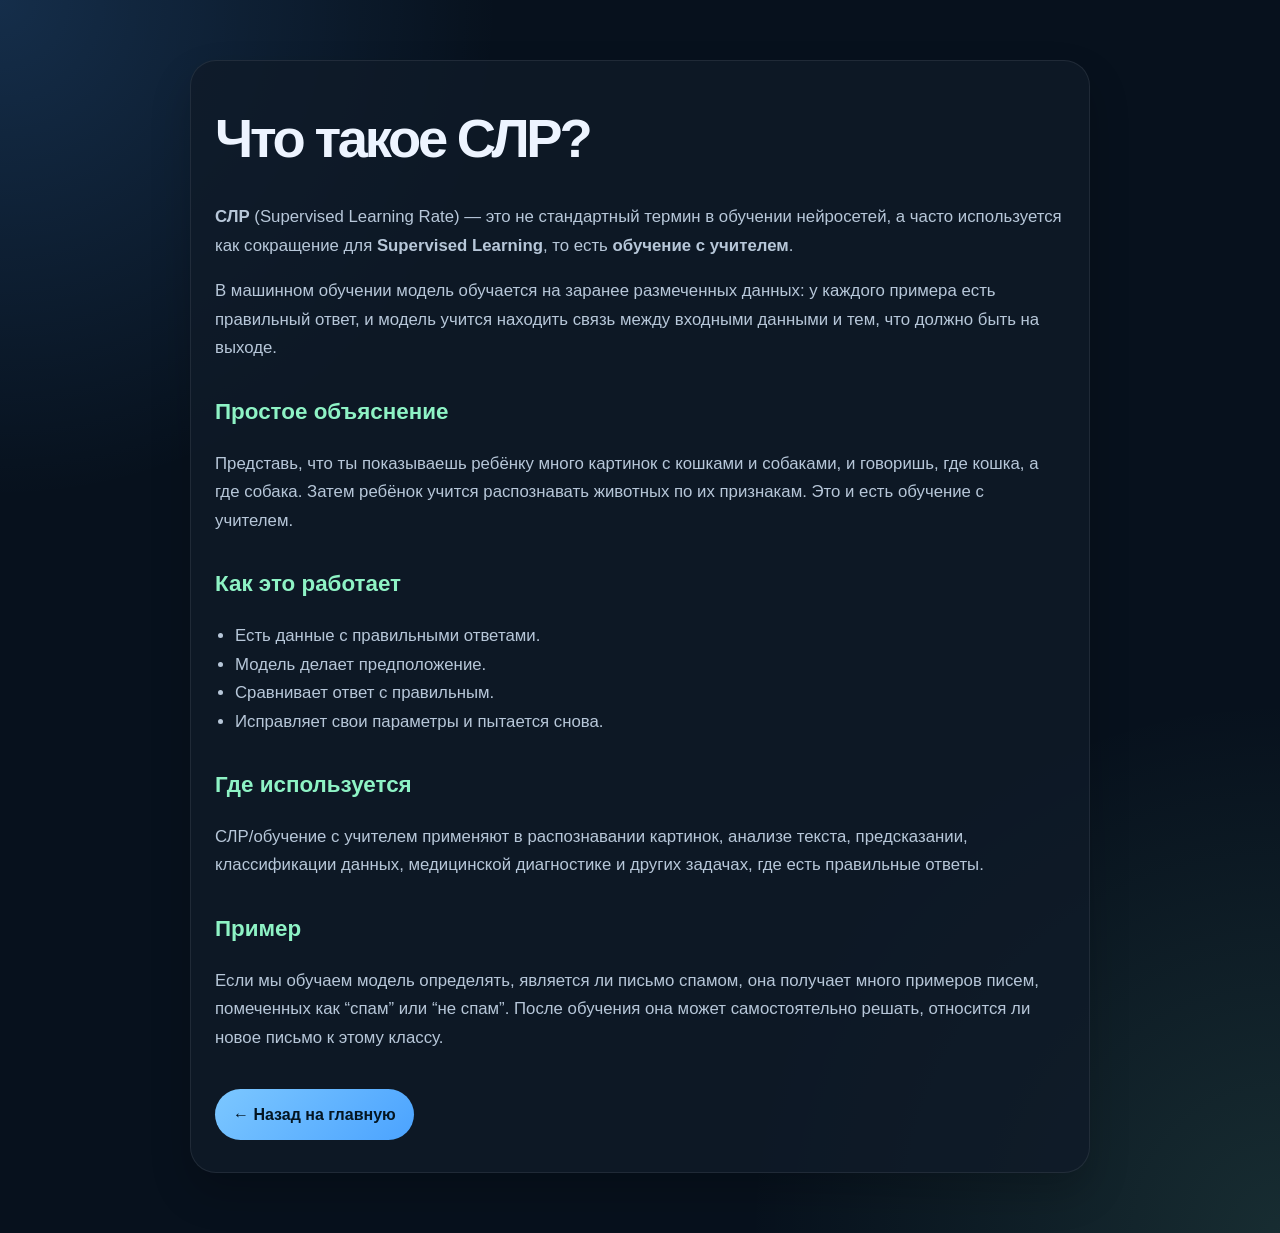
==== slr.html @ 8b5203fe "Create a dedicated page explaining what SLR is" ====
<!DOCTYPE html>
<html lang="ru">
  <head>
    <meta charset="UTF-8" />
    <meta name="viewport" content="width=device-width, initial-scale=1.0" />
    <title>Что такое СЛР?</title>
    <style>
      :root {
        --bg: #07111d;
        --panel: rgba(15, 27, 41, 0.9);
        --text: #edf4ff;
        --muted: #b7c7d9;
        --primary: #7cc7ff;
        --accent: #8ef3c5;
      }

      * { box-sizing: border-box; }

      body {
        margin: 0;
        font-family: "Inter", sans-serif;
        background: radial-gradient(circle at top left, rgba(76, 161, 255, 0.2), transparent 28%),
          radial-gradient(circle at bottom right, rgba(142, 243, 197, 0.12), transparent 30%),
          var(--bg);
        color: var(--text);
        line-height: 1.7;
      }

      .page {
        max-width: 900px;
        margin: 60px auto;
        padding: 32px 24px;
        background: rgba(15, 27, 41, 0.8);
        border: 1px solid rgba(255,255,255,0.08);
        border-radius: 26px;
        box-shadow: 0 20px 40px rgba(0,0,0,0.2);
      }

      h1 {
        margin: 0 0 18px;
        font-size: clamp(2.2rem, 5vw, 3.4rem);
        letter-spacing: -0.06em;
      }

      h2 {
        margin-top: 30px;
        font-size: 1.4rem;
        color: var(--accent);
      }

      p, li {
        color: var(--muted);
        font-size: 1.05rem;
      }

      ul {
        padding-left: 20px;
      }

      .back {
        display: inline-block;
        margin-top: 20px;
        padding: 12px 18px;
        border-radius: 999px;
        background: linear-gradient(135deg, var(--primary), #4ba3ff);
        color: #041521;
        font-weight: 700;
        text-decoration: none;
      }
    </style>
  </head>
  <body>
    <main class="page">
      <h1>Что такое СЛР?</h1>

      <p>
        <strong>СЛР</strong> (Supervised Learning Rate) — это не стандартный термин в обучении нейросетей,
        а часто используется как сокращение для <strong>Supervised Learning</strong>, то есть
        <strong>обучение с учителем</strong>.
      </p>

      <p>
        В машинном обучении модель обучается на заранее размеченных данных: у каждого примера есть
        правильный ответ, и модель учится находить связь между входными данными и тем, что должно быть на выходе.
      </p>

      <h2>Простое объяснение</h2>
      <p>
        Представь, что ты показываешь ребёнку много картинок с кошками и собаками, и говоришь,
        где кошка, а где собака. Затем ребёнок учится распознавать животных по их признакам.
        Это и есть обучение с учителем.
      </p>

      <h2>Как это работает</h2>
      <ul>
        <li>Есть данные с правильными ответами.</li>
        <li>Модель делает предположение.</li>
        <li>Сравнивает ответ с правильным.</li>
        <li>Исправляет свои параметры и пытается снова.</li>
      </ul>

      <h2>Где используется</h2>
      <p>
        СЛР/обучение с учителем применяют в распознавании картинок, анализе текста, предсказании,
        классификации данных, медицинской диагностике и других задачах, где есть правильные ответы.
      </p>

      <h2>Пример</h2>
      <p>
        Если мы обучаем модель определять, является ли письмо спамом, она получает много примеров писем,
        помеченных как “спам” или “не спам”. После обучения она может самостоятельно решать,
        относится ли новое письмо к этому классу.
      </p>

      <a class="back" href="index.html">← Назад на главную</a>
    </main>
  </body>
</html>
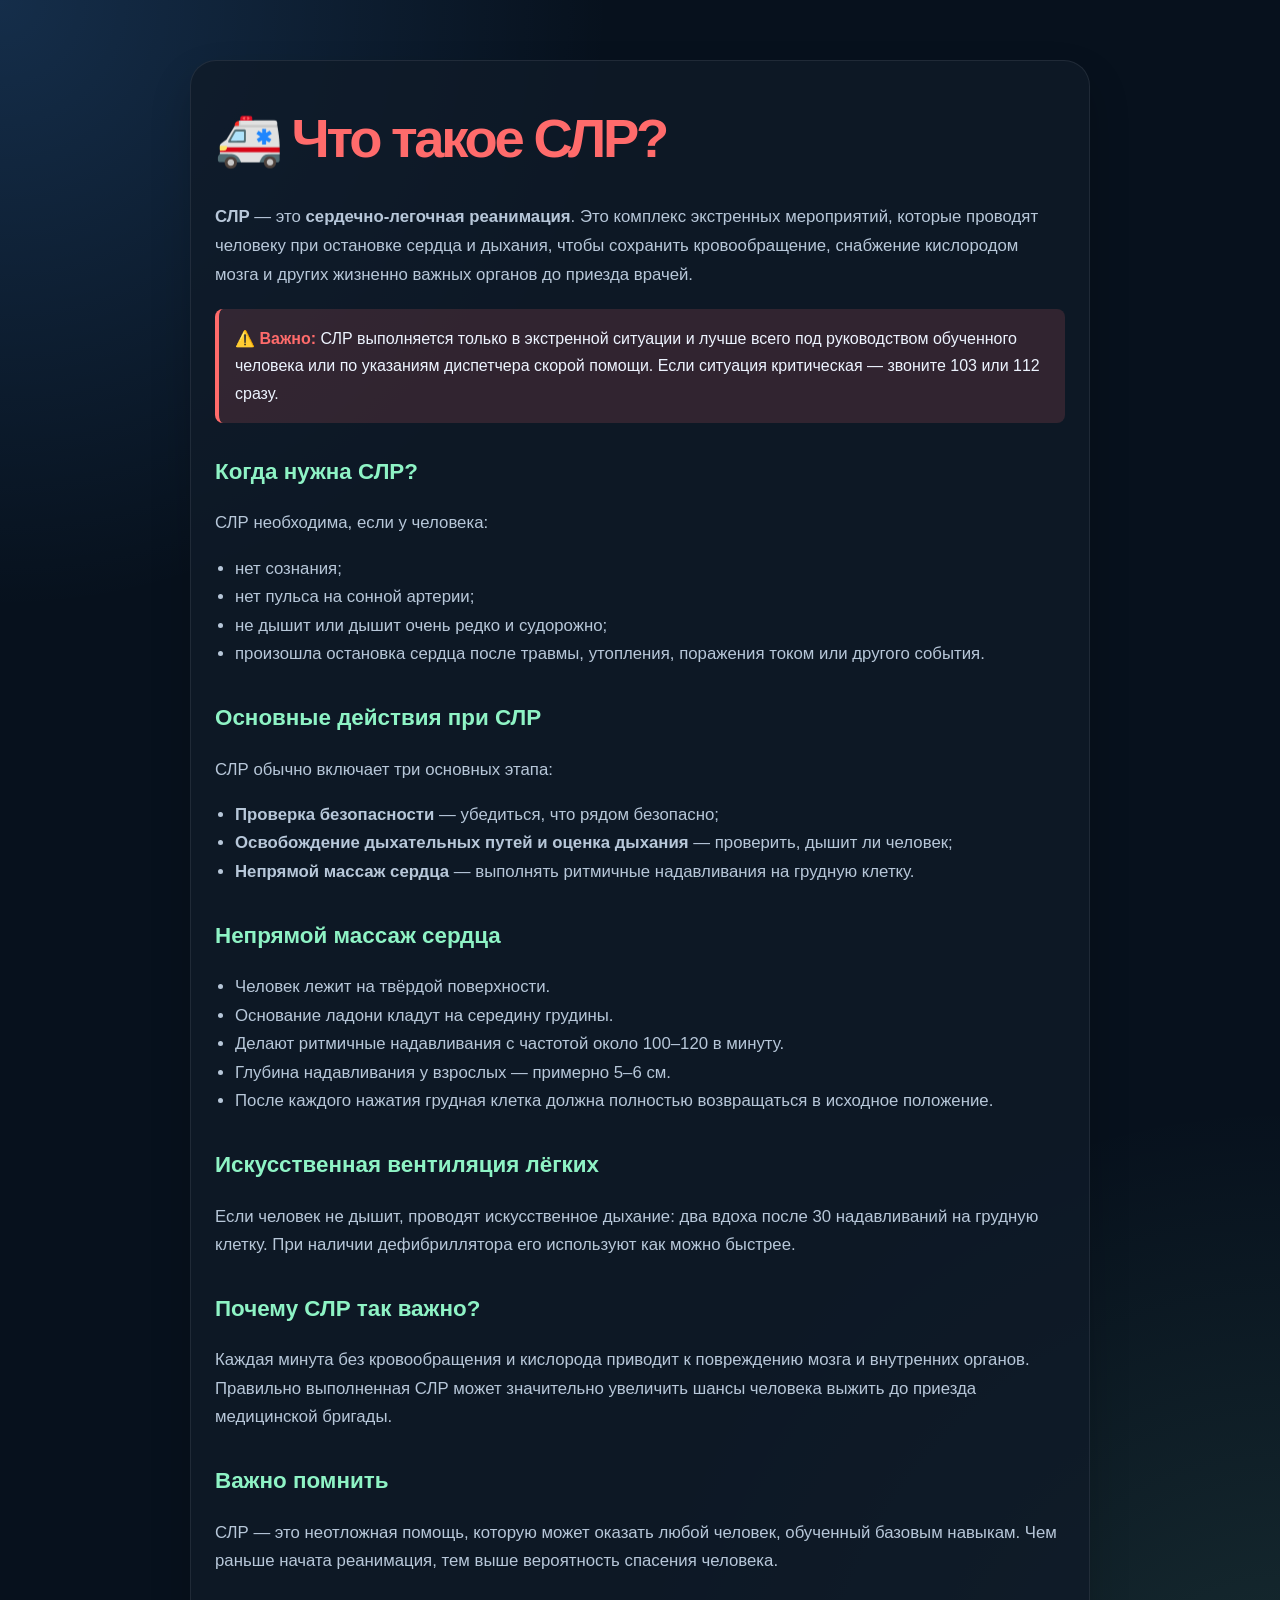
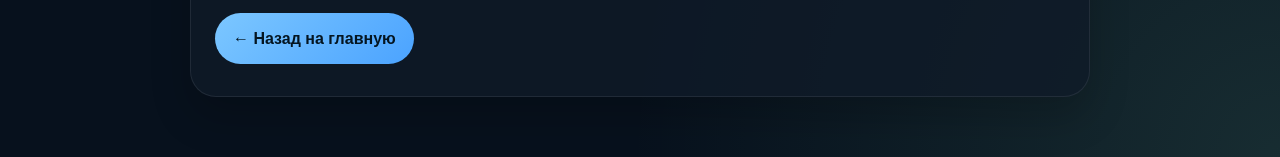
==== commit 6b15e7d6: "Correct SLR page content to explain cardiopulmonary resuscitation and fix branding" ====
--- a/slr.html
+++ b/slr.html
@@ -3,7 +3,7 @@
   <head>
     <meta charset="UTF-8" />
     <meta name="viewport" content="width=device-width, initial-scale=1.0" />
-    <title>Что такое СЛР?</title>
+    <title>Что такое СЛР? - Сердечно-легочная реанимация</title>
     <style>
       :root {
         --bg: #07111d;
@@ -40,6 +40,7 @@
         margin: 0 0 18px;
         font-size: clamp(2.2rem, 5vw, 3.4rem);
         letter-spacing: -0.06em;
+        color: #ff6b6b;
       }
 
       h2 {
@@ -57,6 +58,18 @@
         padding-left: 20px;
       }
 
+      .warning {
+        background: rgba(255, 107, 107, 0.15);
+        border-left: 4px solid #ff6b6b;
+        padding: 16px;
+        margin: 20px 0;
+        border-radius: 8px;
+      }
+
+      .warning strong {
+        color: #ff6b6b;
+      }
+
       .back {
         display: inline-block;
         margin-top: 20px;
@@ -71,45 +84,62 @@
   </head>
   <body>
     <main class="page">
-      <h1>Что такое СЛР?</h1>
+      <h1>🚑 Что такое СЛР?</h1>
 
       <p>
-        <strong>СЛР</strong> (Supervised Learning Rate) — это не стандартный термин в обучении нейросетей,
-        а часто используется как сокращение для <strong>Supervised Learning</strong>, то есть
-        <strong>обучение с учителем</strong>.
+        <strong>СЛР</strong> — это <strong>сердечно-легочная реанимация</strong>. Это комплекс экстренных
+        мероприятий, которые проводят человеку при остановке сердца и дыхания, чтобы сохранить кровообращение,
+        снабжение кислородом мозга и других жизненно важных органов до приезда врачей.
       </p>
 
+      <div class="warning">
+        <strong>⚠️ Важно:</strong> СЛР выполняется только в экстренной ситуации и лучше всего под руководством
+        обученного человека или по указаниям диспетчера скорой помощи. Если ситуация критическая — звоните
+        103 или 112 сразу.
+      </div>
+
+      <h2>Когда нужна СЛР?</h2>
+      <p>СЛР необходима, если у человека:</p>
+      <ul>
+        <li>нет сознания;</li>
+        <li>нет пульса на сонной артерии;</li>
+        <li>не дышит или дышит очень редко и судорожно;</li>
+        <li>произошла остановка сердца после травмы, утопления, поражения током или другого события.</li>
+      </ul>
+
+      <h2>Основные действия при СЛР</h2>
+      <p>СЛР обычно включает три основных этапа:</p>
+      <ul>
+        <li><strong>Проверка безопасности</strong> — убедиться, что рядом безопасно;</li>
+        <li><strong>Освобождение дыхательных путей и оценка дыхания</strong> — проверить, дышит ли человек;</li>
+        <li><strong>Непрямой массаж сердца</strong> — выполнять ритмичные надавливания на грудную клетку.</li>
+      </ul>
+
+      <h2>Непрямой массаж сердца</h2>
+      <ul>
+        <li>Человек лежит на твёрдой поверхности.</li>
+        <li>Основание ладони кладут на середину грудины.</li>
+        <li>Делают ритмичные надавливания с частотой около 100–120 в минуту.</li>
+        <li>Глубина надавливания у взрослых — примерно 5–6 см.</li>
+        <li>После каждого нажатия грудная клетка должна полностью возвращаться в исходное положение.</li>
+      </ul>
+
+      <h2>Искусственная вентиляция лёгких</h2>
       <p>
-        В машинном обучении модель обучается на заранее размеченных данных: у каждого примера есть
-        правильный ответ, и модель учится находить связь между входными данными и тем, что должно быть на выходе.
+        Если человек не дышит, проводят искусственное дыхание: два вдоха после 30 надавливаний на грудную клетку.
+        При наличии дефибриллятора его используют как можно быстрее.
       </p>
 
-      <h2>Простое объяснение</h2>
+      <h2>Почему СЛР так важно?</h2>
       <p>
-        Представь, что ты показываешь ребёнку много картинок с кошками и собаками, и говоришь,
-        где кошка, а где собака. Затем ребёнок учится распознавать животных по их признакам.
-        Это и есть обучение с учителем.
+        Каждая минута без кровообращения и кислорода приводит к повреждению мозга и внутренних органов.
+        Правильно выполненная СЛР может значительно увеличить шансы человека выжить до приезда медицинской бригады.
       </p>
 
-      <h2>Как это работает</h2>
-      <ul>
-        <li>Есть данные с правильными ответами.</li>
-        <li>Модель делает предположение.</li>
-        <li>Сравнивает ответ с правильным.</li>
-        <li>Исправляет свои параметры и пытается снова.</li>
-      </ul>
-
-      <h2>Где используется</h2>
+      <h2>Важно помнить</h2>
       <p>
-        СЛР/обучение с учителем применяют в распознавании картинок, анализе текста, предсказании,
-        классификации данных, медицинской диагностике и других задачах, где есть правильные ответы.
-      </p>
-
-      <h2>Пример</h2>
-      <p>
-        Если мы обучаем модель определять, является ли письмо спамом, она получает много примеров писем,
-        помеченных как “спам” или “не спам”. После обучения она может самостоятельно решать,
-        относится ли новое письмо к этому классу.
+        СЛР — это неотложная помощь, которую может оказать любой человек, обученный базовым навыкам.
+        Чем раньше начата реанимация, тем выше вероятность спасения человека.
       </p>
 
       <a class="back" href="index.html">← Назад на главную</a>
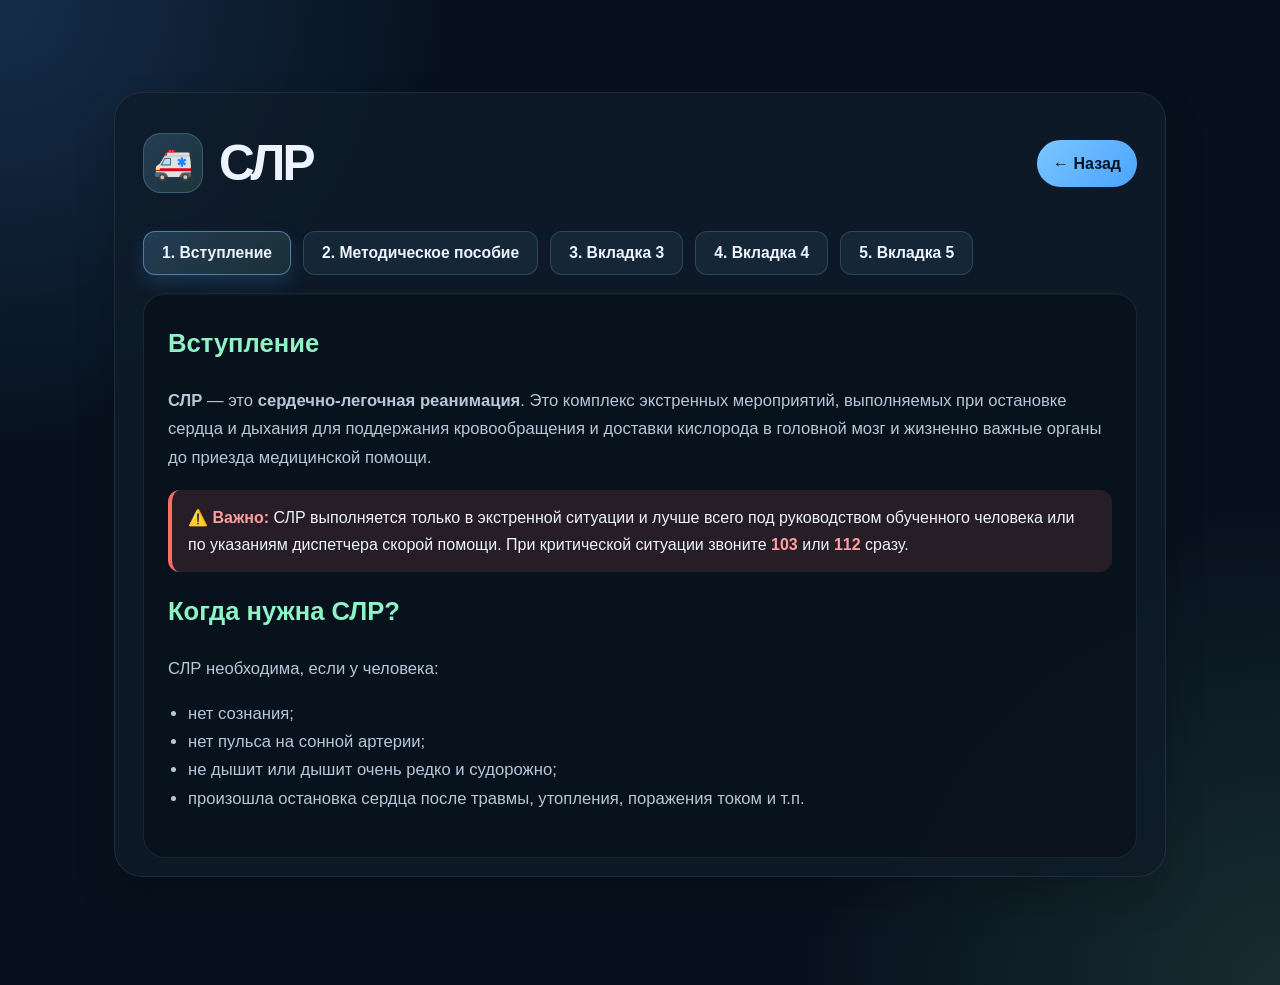
==== commit 445ec7d3: "Add tabbed layout to SLR page with 5 sections and placeholder content" ====
--- a/slr.html
+++ b/slr.html
@@ -3,23 +3,32 @@
   <head>
     <meta charset="UTF-8" />
     <meta name="viewport" content="width=device-width, initial-scale=1.0" />
-    <title>Что такое СЛР? - Сердечно-легочная реанимация</title>
+    <title>СЛР - Образовательный центр SimCenter</title>
     <style>
       :root {
         --bg: #07111d;
         --panel: rgba(15, 27, 41, 0.9);
+        --panel-soft: rgba(22, 36, 53, 0.9);
         --text: #edf4ff;
         --muted: #b7c7d9;
         --primary: #7cc7ff;
+        --primary-strong: #4ba3ff;
         --accent: #8ef3c5;
+        --danger: #ff6b6b;
+        --line: rgba(255, 255, 255, 0.08);
       }
 
       * { box-sizing: border-box; }
+
+      html {
+        scroll-behavior: smooth;
+      }
 
       body {
         margin: 0;
         font-family: "Inter", sans-serif;
-        background: radial-gradient(circle at top left, rgba(76, 161, 255, 0.2), transparent 28%),
+        background:
+          radial-gradient(circle at top left, rgba(76, 161, 255, 0.2), transparent 28%),
           radial-gradient(circle at bottom right, rgba(142, 243, 197, 0.12), transparent 30%),
           var(--bg);
         color: var(--text);
@@ -27,122 +36,299 @@
       }
 
       .page {
-        max-width: 900px;
+        max-width: 1100px;
         margin: 60px auto;
-        padding: 32px 24px;
-        background: rgba(15, 27, 41, 0.8);
-        border: 1px solid rgba(255,255,255,0.08);
-        border-radius: 26px;
-        box-shadow: 0 20px 40px rgba(0,0,0,0.2);
+        padding: 32px 24px 48px;
+      }
+
+      .header-card {
+        background: rgba(15, 27, 41, 0.82);
+        border: 1px solid var(--line);
+        border-radius: 28px;
+        padding: 28px 28px 18px;
+        box-shadow: 0 20px 40px rgba(0,0,0,0.18);
+      }
+
+      .topbar {
+        display: flex;
+        align-items: center;
+        justify-content: space-between;
+        gap: 18px;
+        margin-bottom: 18px;
+      }
+
+      .title-wrap {
+        display: flex;
+        align-items: center;
+        gap: 16px;
+      }
+
+      .title-icon {
+        width: 60px;
+        height: 60px;
+        display: grid;
+        place-items: center;
+        border-radius: 18px;
+        background: linear-gradient(135deg, rgba(124, 199, 255, 0.2), rgba(142, 243, 197, 0.12));
+        border: 1px solid rgba(124, 199, 255, 0.25);
+        font-size: 2rem;
       }
 
       h1 {
-        margin: 0 0 18px;
-        font-size: clamp(2.2rem, 5vw, 3.4rem);
+        margin: 0;
+        font-size: clamp(2rem, 4vw, 3.1rem);
         letter-spacing: -0.06em;
-        color: #ff6b6b;
-      }
-
-      h2 {
-        margin-top: 30px;
-        font-size: 1.4rem;
-        color: var(--accent);
-      }
-
-      p, li {
-        color: var(--muted);
-        font-size: 1.05rem;
-      }
-
-      ul {
-        padding-left: 20px;
-      }
-
-      .warning {
-        background: rgba(255, 107, 107, 0.15);
-        border-left: 4px solid #ff6b6b;
-        padding: 16px;
-        margin: 20px 0;
-        border-radius: 8px;
-      }
-
-      .warning strong {
-        color: #ff6b6b;
+        color: var(--text);
       }
 
       .back {
-        display: inline-block;
-        margin-top: 20px;
-        padding: 12px 18px;
+        display: inline-flex;
+        align-items: center;
+        justify-content: center;
+        padding: 10px 16px;
         border-radius: 999px;
-        background: linear-gradient(135deg, var(--primary), #4ba3ff);
+        background: linear-gradient(135deg, var(--primary), var(--primary-strong));
         color: #041521;
         font-weight: 700;
         text-decoration: none;
+      }
+
+      .tabs {
+        display: flex;
+        flex-wrap: wrap;
+        gap: 12px;
+        margin: 26px 0 18px;
+      }
+
+      .tab-btn {
+        border: 1px solid rgba(124, 199, 255, 0.2);
+        background: rgba(124, 199, 255, 0.08);
+        color: var(--text);
+        padding: 12px 18px;
+        border-radius: 12px;
+        font-size: 0.98rem;
+        font-weight: 600;
+        cursor: pointer;
+        transition: all 0.2s ease;
+      }
+
+      .tab-btn.active {
+        background: linear-gradient(135deg, rgba(124, 199, 255, 0.2), rgba(142, 243, 197, 0.1));
+        border-color: rgba(124, 199, 255, 0.5);
+        box-shadow: 0 8px 18px rgba(75, 163, 255, 0.18);
+      }
+
+      .tab-btn:hover {
+        transform: translateY(-1px);
+      }
+
+      .tab-panel {
+        display: none;
+        background: rgba(9, 18, 29, 0.86);
+        border: 1px solid var(--line);
+        border-radius: 22px;
+        padding: 28px 24px;
+        box-shadow: inset 0 1px 0 rgba(255,255,255,0.03);
+      }
+
+      .tab-panel.active {
+        display: block;
+      }
+
+      h2 {
+        margin-top: 0;
+        font-size: clamp(1.4rem, 2vw, 2rem);
+        color: var(--accent);
+      }
+
+      p, li {
+        font-size: 1.04rem;
+        color: var(--muted);
+      }
+
+      ul {
+        padding-left: 20px;
+      }
+
+      .warning {
+        background: rgba(255, 107, 107, 0.12);
+        border-left: 4px solid var(--danger);
+        border-radius: 12px;
+        padding: 14px 16px;
+        margin: 18px 0;
+      }
+
+      .warning strong {
+        color: #ff9f9f;
+      }
+
+      .grid {
+        display: grid;
+        grid-template-columns: repeat(2, minmax(220px, 1fr));
+        gap: 16px;
+        margin-top: 18px;
+      }
+
+      .mini-card {
+        background: var(--panel-soft);
+        border: 1px solid var(--line);
+        border-radius: 16px;
+        padding: 18px;
+      }
+
+      .mini-card h3 {
+        margin: 0 0 8px;
+        color: var(--text);
+      }
+
+      .placeholder {
+        display: grid;
+        place-items: center;
+        min-height: 220px;
+        border: 1px dashed rgba(124, 199, 255, 0.4);
+        border-radius: 18px;
+        background: rgba(124, 199, 255, 0.04);
+        color: var(--muted);
+        font-size: 1.05rem;
+        text-align: center;
+        padding: 18px;
+      }
+
+      @media (max-width: 720px) {
+        .topbar {
+          flex-direction: column;
+          align-items: flex-start;
+        }
+
+        .grid {
+          grid-template-columns: 1fr;
+        }
       }
     </style>
   </head>
   <body>
     <main class="page">
-      <h1>🚑 Что такое СЛР?</h1>
-
-      <p>
-        <strong>СЛР</strong> — это <strong>сердечно-легочная реанимация</strong>. Это комплекс экстренных
-        мероприятий, которые проводят человеку при остановке сердца и дыхания, чтобы сохранить кровообращение,
-        снабжение кислородом мозга и других жизненно важных органов до приезда врачей.
-      </p>
-
-      <div class="warning">
-        <strong>⚠️ Важно:</strong> СЛР выполняется только в экстренной ситуации и лучше всего под руководством
-        обученного человека или по указаниям диспетчера скорой помощи. Если ситуация критическая — звоните
-        103 или 112 сразу.
+      <div class="header-card">
+        <div class="topbar">
+          <div class="title-wrap">
+            <div class="title-icon">🚑</div>
+            <h1>СЛР</h1>
+          </div>
+          <a class="back" href="index.html">← Назад</a>
+        </div>
+
+        <div class="tabs" aria-label="Вкладки курса СЛР">
+          <button class="tab-btn active" type="button" data-tab="tab-1">1. Вступление</button>
+          <button class="tab-btn" type="button" data-tab="tab-2">2. Методическое пособие</button>
+          <button class="tab-btn" type="button" data-tab="tab-3">3. Вкладка 3</button>
+          <button class="tab-btn" type="button" data-tab="tab-4">4. Вкладка 4</button>
+          <button class="tab-btn" type="button" data-tab="tab-5">5. Вкладка 5</button>
+        </div>
+
+        <section class="tab-panel active" id="tab-1">
+          <h2>Вступление</h2>
+          <p>
+            <strong>СЛР</strong> — это <strong>сердечно-легочная реанимация</strong>. Это комплекс экстренных
+            мероприятий, выполняемых при остановке сердца и дыхания для поддержания кровообращения и
+            доставки кислорода в головной мозг и жизненно важные органы до приезда медицинской помощи.
+          </p>
+
+          <div class="warning">
+            <strong>⚠️ Важно:</strong> СЛР выполняется только в экстренной ситуации и лучше всего под
+            руководством обученного человека или по указаниям диспетчера скорой помощи. При критической
+            ситуации звоните <strong>103</strong> или <strong>112</strong> сразу.
+          </div>
+
+          <h2>Когда нужна СЛР?</h2>
+          <p>СЛР необходима, если у человека:</p>
+          <ul>
+            <li>нет сознания;</li>
+            <li>нет пульса на сонной артерии;</li>
+            <li>не дышит или дышит очень редко и судорожно;</li>
+            <li>произошла остановка сердца после травмы, утопления, поражения током и т.п.</li>
+          </ul>
+        </section>
+
+        <section class="tab-panel" id="tab-2">
+          <h2>Методическое пособие</h2>
+          <p>
+            Ниже представлены базовые шаги оказания первой помощи в случае остановки сердца и дыхания.
+            Важно помнить: алгоритм должен выполняться последовательно и без паники.
+          </p>
+
+          <div class="grid">
+            <div class="mini-card">
+              <h3>1. Проверка безопасности</h3>
+              <p>Убедитесь, что вокруг безопасно, и вы не подвергаете себя риску.</p>
+            </div>
+
+            <div class="mini-card">
+              <h3>2. Вызов помощи</h3>
+              <p>Немедленно вызывайте скорую помощь и попросите кого-то принести дефибриллятор.</p>
+            </div>
+
+            <div class="mini-card">
+              <h3>3. Проверка сознания</h3>
+              <p>Потрясите человека за плечи и спросите: «Вы в порядке?»</p>
+            </div>
+
+            <div class="mini-card">
+              <h3>4. Дыхание</h3>
+              <p>Проверьте наличие дыхания в течение 10 секунд. Если его нет — начинайте реанимацию.</p>
+            </div>
+          </div>
+
+          <h2>Основные действия при СЛР</h2>
+          <ul>
+            <li><strong>30 надавливаний</strong> на грудную клетку;</li>
+            <li><strong>2 вдоха</strong> искусственной вентиляции лёгких;</li>
+            <li>повторять цикл до приезда скорой помощи или дефибриллятора.</li>
+          </ul>
+        </section>
+
+        <section class="tab-panel" id="tab-3">
+          <h2>Вкладка 3</h2>
+          <div class="placeholder">
+            Здесь будет добавлен контент для третьей вкладки.<br />
+            Пока это заглушка.
+          </div>
+        </section>
+
+        <section class="tab-panel" id="tab-4">
+          <h2>Вкладка 4</h2>
+          <div class="placeholder">
+            Здесь будет добавлен контент для четвёртой вкладки.<br />
+            Пока это заглушка.
+          </div>
+        </section>
+
+        <section class="tab-panel" id="tab-5">
+          <h2>Вкладка 5</h2>
+          <div class="placeholder">
+            Здесь будет добавлен контент для пятой вкладки.<br />
+            Пока это заглушка.
+          </div>
+        </section>
       </div>
-
-      <h2>Когда нужна СЛР?</h2>
-      <p>СЛР необходима, если у человека:</p>
-      <ul>
-        <li>нет сознания;</li>
-        <li>нет пульса на сонной артерии;</li>
-        <li>не дышит или дышит очень редко и судорожно;</li>
-        <li>произошла остановка сердца после травмы, утопления, поражения током или другого события.</li>
-      </ul>
-
-      <h2>Основные действия при СЛР</h2>
-      <p>СЛР обычно включает три основных этапа:</p>
-      <ul>
-        <li><strong>Проверка безопасности</strong> — убедиться, что рядом безопасно;</li>
-        <li><strong>Освобождение дыхательных путей и оценка дыхания</strong> — проверить, дышит ли человек;</li>
-        <li><strong>Непрямой массаж сердца</strong> — выполнять ритмичные надавливания на грудную клетку.</li>
-      </ul>
-
-      <h2>Непрямой массаж сердца</h2>
-      <ul>
-        <li>Человек лежит на твёрдой поверхности.</li>
-        <li>Основание ладони кладут на середину грудины.</li>
-        <li>Делают ритмичные надавливания с частотой около 100–120 в минуту.</li>
-        <li>Глубина надавливания у взрослых — примерно 5–6 см.</li>
-        <li>После каждого нажатия грудная клетка должна полностью возвращаться в исходное положение.</li>
-      </ul>
-
-      <h2>Искусственная вентиляция лёгких</h2>
-      <p>
-        Если человек не дышит, проводят искусственное дыхание: два вдоха после 30 надавливаний на грудную клетку.
-        При наличии дефибриллятора его используют как можно быстрее.
-      </p>
-
-      <h2>Почему СЛР так важно?</h2>
-      <p>
-        Каждая минута без кровообращения и кислорода приводит к повреждению мозга и внутренних органов.
-        Правильно выполненная СЛР может значительно увеличить шансы человека выжить до приезда медицинской бригады.
-      </p>
-
-      <h2>Важно помнить</h2>
-      <p>
-        СЛР — это неотложная помощь, которую может оказать любой человек, обученный базовым навыкам.
-        Чем раньше начата реанимация, тем выше вероятность спасения человека.
-      </p>
-
-      <a class="back" href="index.html">← Назад на главную</a>
     </main>
+
+    <script>
+      const tabButtons = document.querySelectorAll('.tab-btn');
+      const tabPanels = document.querySelectorAll('.tab-panel');
+
+      tabButtons.forEach((button) => {
+        button.addEventListener('click', () => {
+          const target = button.dataset.tab;
+
+          tabButtons.forEach((btn) => {
+            btn.classList.toggle('active', btn === button);
+          });
+
+          tabPanels.forEach((panel) => {
+            panel.classList.toggle('active', panel.id === target);
+          });
+        });
+      });
+    </script>
   </body>
 </html>
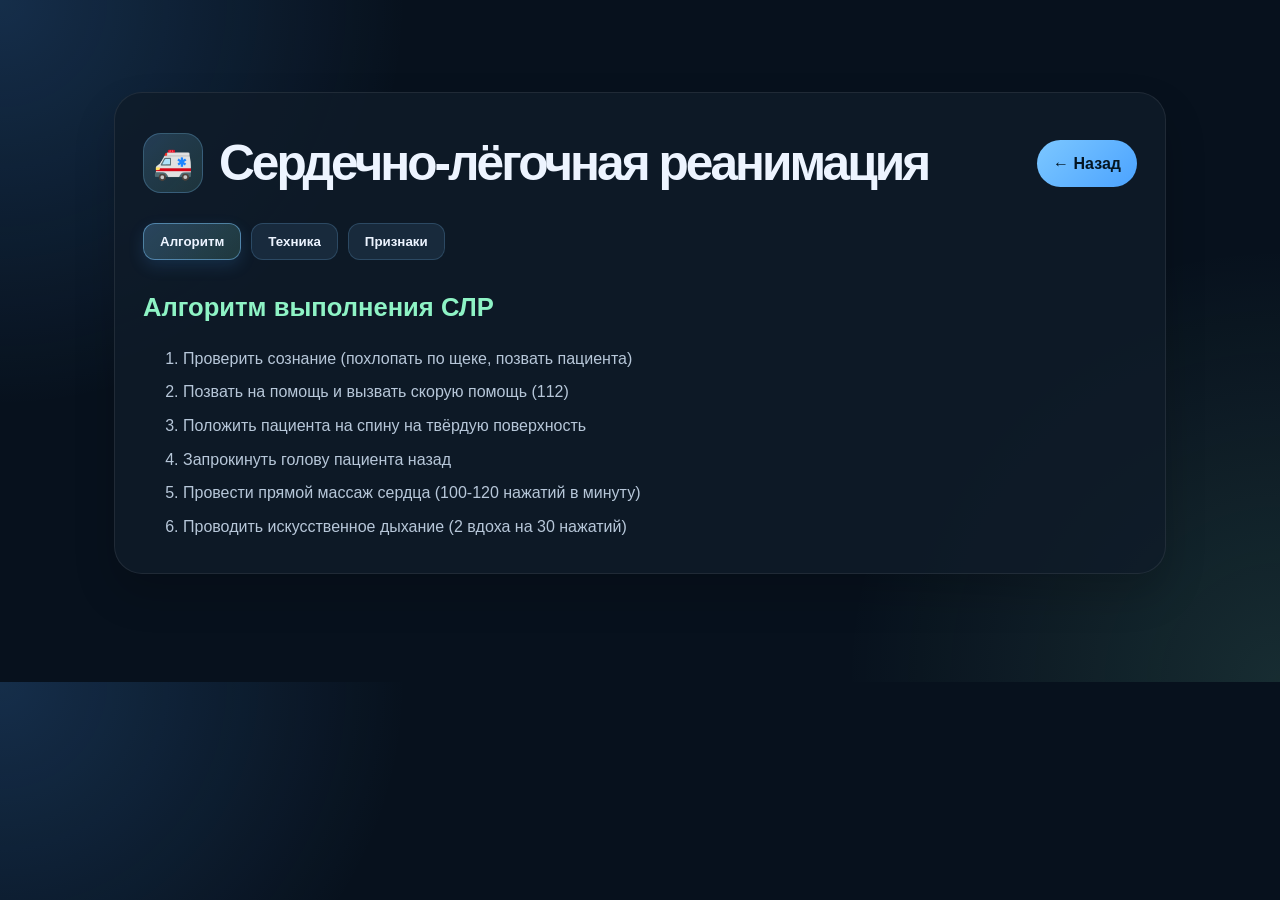
==== commit fd7592a2: "Update page title from SimCenter to Центр Симуляционного обучения" ====
--- a/slr.html
+++ b/slr.html
@@ -3,7 +3,7 @@
   <head>
     <meta charset="UTF-8" />
     <meta name="viewport" content="width=device-width, initial-scale=1.0" />
-    <title>СЛР - Образовательный центр SimCenter</title>
+    <title>СЛР - Центр Симуляционного обучения</title>
     <style>
       :root {
         --bg: #07111d;
@@ -96,239 +96,210 @@
       .tabs {
         display: flex;
         flex-wrap: wrap;
-        gap: 12px;
-        margin: 26px 0 18px;
+        gap: 10px;
+        margin: 18px 0;
       }
 
       .tab-btn {
         border: 1px solid rgba(124, 199, 255, 0.2);
-        background: rgba(124, 199, 255, 0.08);
+        background: rgba(124, 199, 255, 0.1);
         color: var(--text);
-        padding: 12px 18px;
+        padding: 10px 16px;
         border-radius: 12px;
-        font-size: 0.98rem;
+        cursor: pointer;
         font-weight: 600;
-        cursor: pointer;
         transition: all 0.2s ease;
       }
 
       .tab-btn.active {
-        background: linear-gradient(135deg, rgba(124, 199, 255, 0.2), rgba(142, 243, 197, 0.1));
+        background: linear-gradient(135deg, rgba(124, 199, 255, 0.25), rgba(142, 243, 197, 0.15));
         border-color: rgba(124, 199, 255, 0.5);
-        box-shadow: 0 8px 18px rgba(75, 163, 255, 0.18);
+        box-shadow: 0 6px 16px rgba(76, 161, 255, 0.15);
       }
 
       .tab-btn:hover {
         transform: translateY(-1px);
       }
 
-      .tab-panel {
-        display: none;
-        background: rgba(9, 18, 29, 0.86);
-        border: 1px solid var(--line);
-        border-radius: 22px;
-        padding: 28px 24px;
-        box-shadow: inset 0 1px 0 rgba(255,255,255,0.03);
-      }
-
-      .tab-panel.active {
-        display: block;
-      }
-
-      h2 {
-        margin-top: 0;
-        font-size: clamp(1.4rem, 2vw, 2rem);
+      .content {
+        margin-top: 26px;
+      }
+
+      .content h2 {
+        margin: 0 0 16px;
+        font-size: clamp(1.3rem, 2vw, 1.8rem);
         color: var(--accent);
       }
 
-      p, li {
-        font-size: 1.04rem;
+      .content p {
         color: var(--muted);
-      }
-
-      ul {
-        padding-left: 20px;
-      }
-
-      .warning {
-        background: rgba(255, 107, 107, 0.12);
-        border-left: 4px solid var(--danger);
+        line-height: 1.8;
+        margin: 0 0 16px;
+      }
+
+      .content li {
+        color: var(--muted);
+        margin-bottom: 8px;
+        line-height: 1.6;
+      }
+
+      .warning-box {
+        background: rgba(255, 107, 107, 0.1);
+        border-left: 4px solid #ff6b6b;
         border-radius: 12px;
         padding: 14px 16px;
         margin: 18px 0;
       }
 
-      .warning strong {
-        color: #ff9f9f;
+      .warning-box strong {
+        color: #ff8888;
       }
 
       .grid {
         display: grid;
-        grid-template-columns: repeat(2, minmax(220px, 1fr));
+        grid-template-columns: repeat(2, 1fr);
         gap: 16px;
         margin-top: 18px;
       }
 
-      .mini-card {
-        background: var(--panel-soft);
-        border: 1px solid var(--line);
+      .card {
+        background: rgba(22, 36, 53, 0.7);
+        border: 1px solid rgba(124, 199, 255, 0.15);
         border-radius: 16px;
-        padding: 18px;
-      }
-
-      .mini-card h3 {
+        padding: 16px;
+      }
+
+      .card h3 {
         margin: 0 0 8px;
         color: var(--text);
+        font-size: 1rem;
+      }
+
+      .card p {
+        margin: 0;
+        color: var(--muted);
+        font-size: 0.95rem;
       }
 
       .placeholder {
+        min-height: 200px;
+        border: 1px dashed rgba(124, 199, 255, 0.3);
+        border-radius: 16px;
+        background: rgba(124, 199, 255, 0.04);
         display: grid;
         place-items: center;
-        min-height: 220px;
-        border: 1px dashed rgba(124, 199, 255, 0.4);
-        border-radius: 18px;
-        background: rgba(124, 199, 255, 0.04);
         color: var(--muted);
-        font-size: 1.05rem;
         text-align: center;
         padding: 18px;
       }
 
-      @media (max-width: 720px) {
-        .topbar {
-          flex-direction: column;
-          align-items: flex-start;
-        }
-
+      @media (max-width: 768px) {
         .grid {
           grid-template-columns: 1fr;
         }
+
+        h1 {
+          font-size: clamp(1.5rem, 3vw, 2.2rem);
+        }
+
+        .page {
+          padding: 24px 16px 32px;
+        }
       }
     </style>
   </head>
   <body>
-    <main class="page">
+    <div class="page">
       <div class="header-card">
         <div class="topbar">
           <div class="title-wrap">
             <div class="title-icon">🚑</div>
-            <h1>СЛР</h1>
+            <h1>Сердечно-лёгочная реанимация</h1>
           </div>
-          <a class="back" href="index.html">← Назад</a>
+          <a href="index.html" class="back">← Назад</a>
         </div>
 
-        <div class="tabs" aria-label="Вкладки курса СЛР">
-          <button class="tab-btn active" type="button" data-tab="tab-1">1. Вступление</button>
-          <button class="tab-btn" type="button" data-tab="tab-2">2. Методическое пособие</button>
-          <button class="tab-btn" type="button" data-tab="tab-3">3. Вкладка 3</button>
-          <button class="tab-btn" type="button" data-tab="tab-4">4. Вкладка 4</button>
-          <button class="tab-btn" type="button" data-tab="tab-5">5. Вкладка 5</button>
-        </div>
-
-        <section class="tab-panel active" id="tab-1">
-          <h2>Вступление</h2>
-          <p>
-            <strong>СЛР</strong> — это <strong>сердечно-легочная реанимация</strong>. Это комплекс экстренных
-            мероприятий, выполняемых при остановке сердца и дыхания для поддержания кровообращения и
-            доставки кислорода в головной мозг и жизненно важные органы до приезда медицинской помощи.
-          </p>
-
-          <div class="warning">
-            <strong>⚠️ Важно:</strong> СЛР выполняется только в экстренной ситуации и лучше всего под
-            руководством обученного человека или по указаниям диспетчера скорой помощи. При критической
-            ситуации звоните <strong>103</strong> или <strong>112</strong> сразу.
-          </div>
-
-          <h2>Когда нужна СЛР?</h2>
-          <p>СЛР необходима, если у человека:</p>
-          <ul>
-            <li>нет сознания;</li>
-            <li>нет пульса на сонной артерии;</li>
-            <li>не дышит или дышит очень редко и судорожно;</li>
-            <li>произошла остановка сердца после травмы, утопления, поражения током и т.п.</li>
-          </ul>
-        </section>
-
-        <section class="tab-panel" id="tab-2">
-          <h2>Методическое пособие</h2>
-          <p>
-            Ниже представлены базовые шаги оказания первой помощи в случае остановки сердца и дыхания.
-            Важно помнить: алгоритм должен выполняться последовательно и без паники.
-          </p>
-
-          <div class="grid">
-            <div class="mini-card">
-              <h3>1. Проверка безопасности</h3>
-              <p>Убедитесь, что вокруг безопасно, и вы не подвергаете себя риску.</p>
-            </div>
-
-            <div class="mini-card">
-              <h3>2. Вызов помощи</h3>
-              <p>Немедленно вызывайте скорую помощь и попросите кого-то принести дефибриллятор.</p>
-            </div>
-
-            <div class="mini-card">
-              <h3>3. Проверка сознания</h3>
-              <p>Потрясите человека за плечи и спросите: «Вы в порядке?»</p>
-            </div>
-
-            <div class="mini-card">
-              <h3>4. Дыхание</h3>
-              <p>Проверьте наличие дыхания в течение 10 секунд. Если его нет — начинайте реанимацию.</p>
-            </div>
-          </div>
-
-          <h2>Основные действия при СЛР</h2>
-          <ul>
-            <li><strong>30 надавливаний</strong> на грудную клетку;</li>
-            <li><strong>2 вдоха</strong> искусственной вентиляции лёгких;</li>
-            <li>повторять цикл до приезда скорой помощи или дефибриллятора.</li>
-          </ul>
-        </section>
-
-        <section class="tab-panel" id="tab-3">
-          <h2>Вкладка 3</h2>
-          <div class="placeholder">
-            Здесь будет добавлен контент для третьей вкладки.<br />
-            Пока это заглушка.
-          </div>
-        </section>
-
-        <section class="tab-panel" id="tab-4">
-          <h2>Вкладка 4</h2>
-          <div class="placeholder">
-            Здесь будет добавлен контент для четвёртой вкладки.<br />
-            Пока это заглушка.
-          </div>
-        </section>
-
-        <section class="tab-panel" id="tab-5">
-          <h2>Вкладка 5</h2>
-          <div class="placeholder">
-            Здесь будет добавлен контент для пятой вкладки.<br />
-            Пока это заглушка.
-          </div>
-        </section>
+        <div class="tabs" id="tabs"></div>
+        <div class="content" id="content"></div>
       </div>
-    </main>
+    </div>
 
     <script>
-      const tabButtons = document.querySelectorAll('.tab-btn');
-      const tabPanels = document.querySelectorAll('.tab-panel');
-
-      tabButtons.forEach((button) => {
-        button.addEventListener('click', () => {
-          const target = button.dataset.tab;
-
-          tabButtons.forEach((btn) => {
-            btn.classList.toggle('active', btn === button);
-          });
-
-          tabPanels.forEach((panel) => {
-            panel.classList.toggle('active', panel.id === target);
-          });
+      const courseData = {
+        slr: {
+          name: "Сердечно-лёгочная реанимация",
+          icon: "🚑",
+          tabs: [
+            {
+              title: "Алгоритм",
+              content: `
+                <h2>Алгоритм выполнения СЛР</h2>
+                <ol>
+                  <li>Проверить сознание (похлопать по щеке, позвать пациента)</li>
+                  <li>Позвать на помощь и вызвать скорую помощь (112)</li>
+                  <li>Положить пациента на спину на твёрдую поверхность</li>
+                  <li>Запрокинуть голову пациента назад</li>
+                  <li>Провести прямой массаж сердца (100-120 нажатий в минуту)</li>
+                  <li>Проводить искусственное дыхание (2 вдоха на 30 нажатий)</li>
+                </ol>
+              `
+            },
+            {
+              title: "Техника",
+              content: `
+                <h2>Техника массажа сердца</h2>
+                <p>Основные моменты:</p>
+                <ul>
+                  <li>Встать сбоку от пациента</li>
+                  <li>Положить основание одной ладони на нижнюю половину грудины</li>
+                  <li>Положить вторую ладонь сверху</li>
+                  <li>Надавливать с частотой 100-120 раз в минуту</li>
+                  <li>Глубина надавливания: 5-6 см</li>
+                </ul>
+                <div class="warning-box">
+                  <strong>⚠️ Важно:</strong> Не прерывайте массаж более чем на 10 секунд!
+                </div>
+              `
+            },
+            {
+              title: "Признаки",
+              content: `
+                <h2>Признаки клинической смерти</h2>
+                <ul>
+                  <li>Потеря сознания</li>
+                  <li>Отсутствие пульса на сонной артерии</li>
+                  <li>Отсутствие дыхания</li>
+                  <li>Расширенные зрачки</li>
+                  <li>Потеря мышечного тонуса</li>
+                </ul>
+              `
+            }
+          ]
+        }
+      };
+
+      const course = courseData.slr;
+      const tabsContainer = document.getElementById("tabs");
+      const contentContainer = document.getElementById("content");
+
+      // Render tabs
+      course.tabs.forEach((tab, index) => {
+        const btn = document.createElement("button");
+        btn.className = `tab-btn ${index === 0 ? "active" : ""}`;
+        btn.textContent = tab.title;
+        btn.onclick = () => switchTab(index);
+        tabsContainer.appendChild(btn);
+      });
+
+      function switchTab(index) {
+        document.querySelectorAll(".tab-btn").forEach((btn, i) => {
+          btn.classList.toggle("active", i === index);
         });
-      });
+        contentContainer.innerHTML = course.tabs[index].content;
+      }
+
+      // Show first tab by default
+      contentContainer.innerHTML = course.tabs[0].content;
     </script>
   </body>
 </html>
